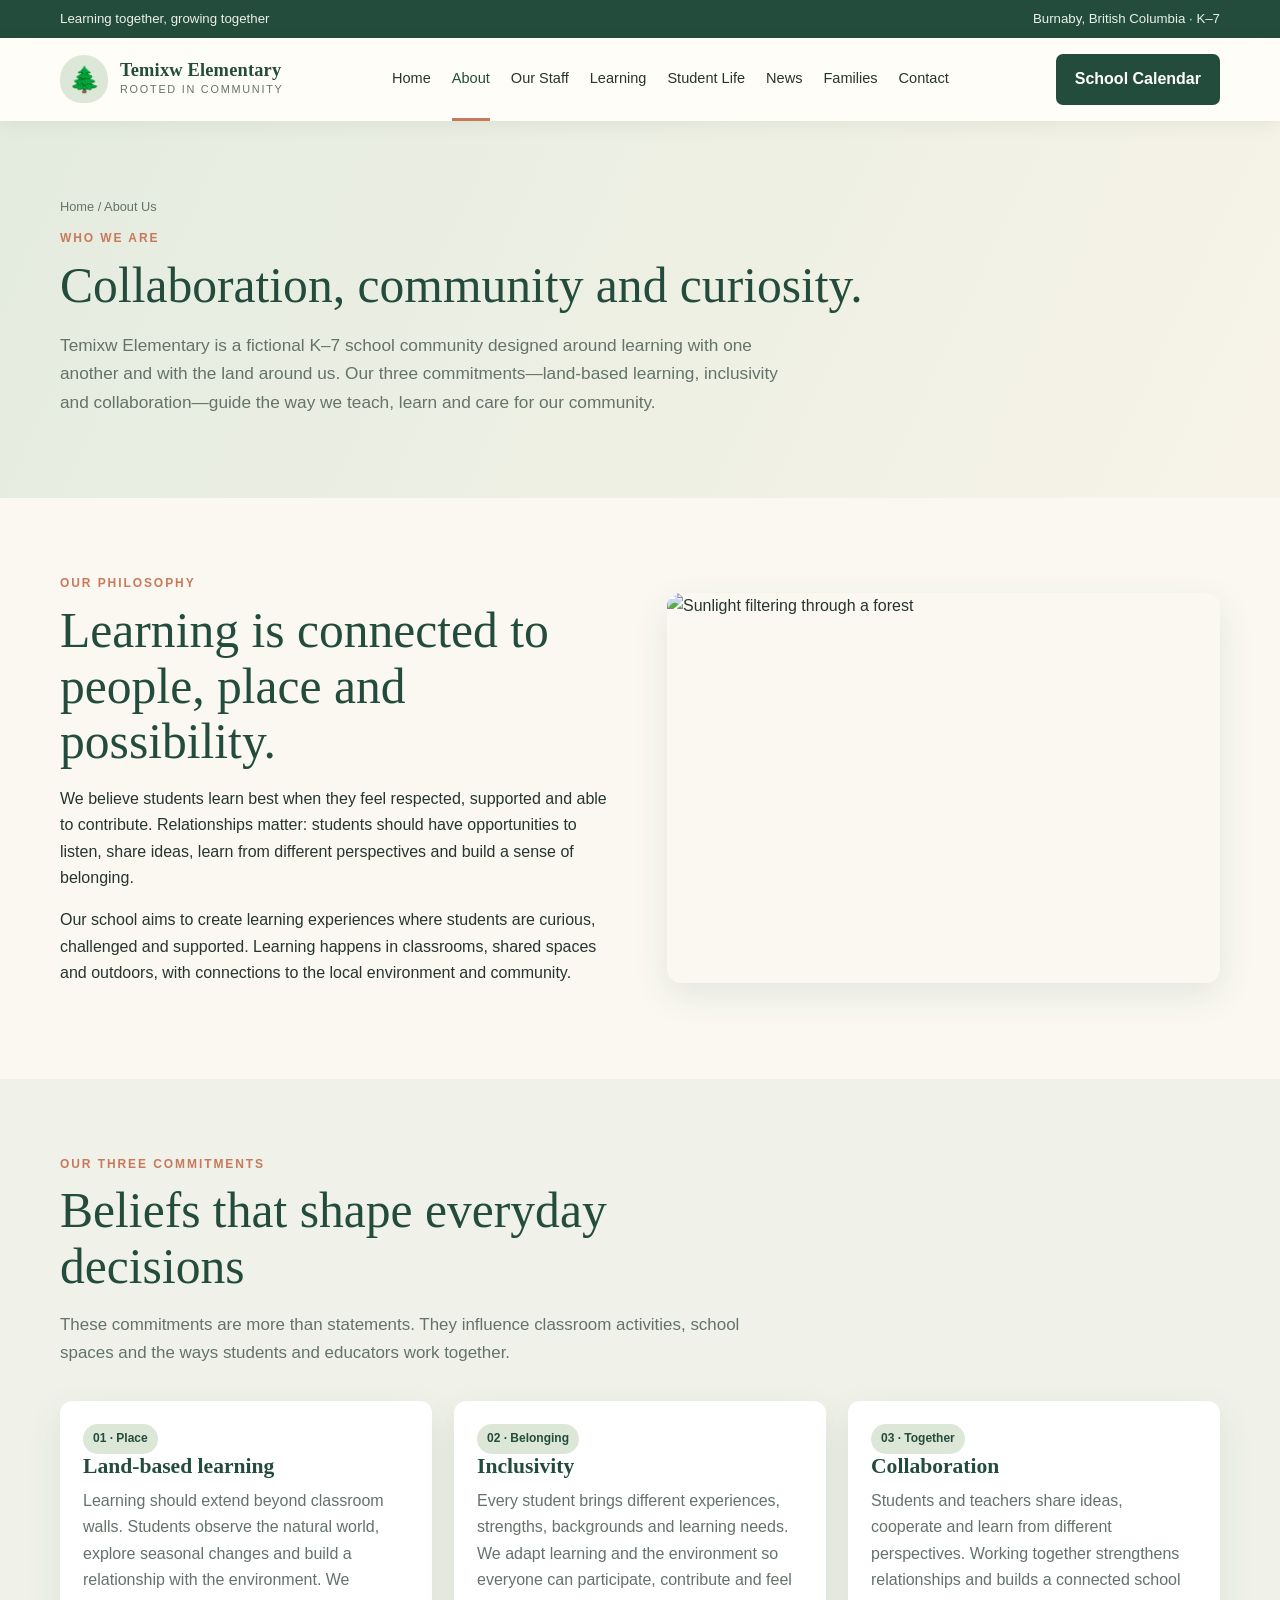
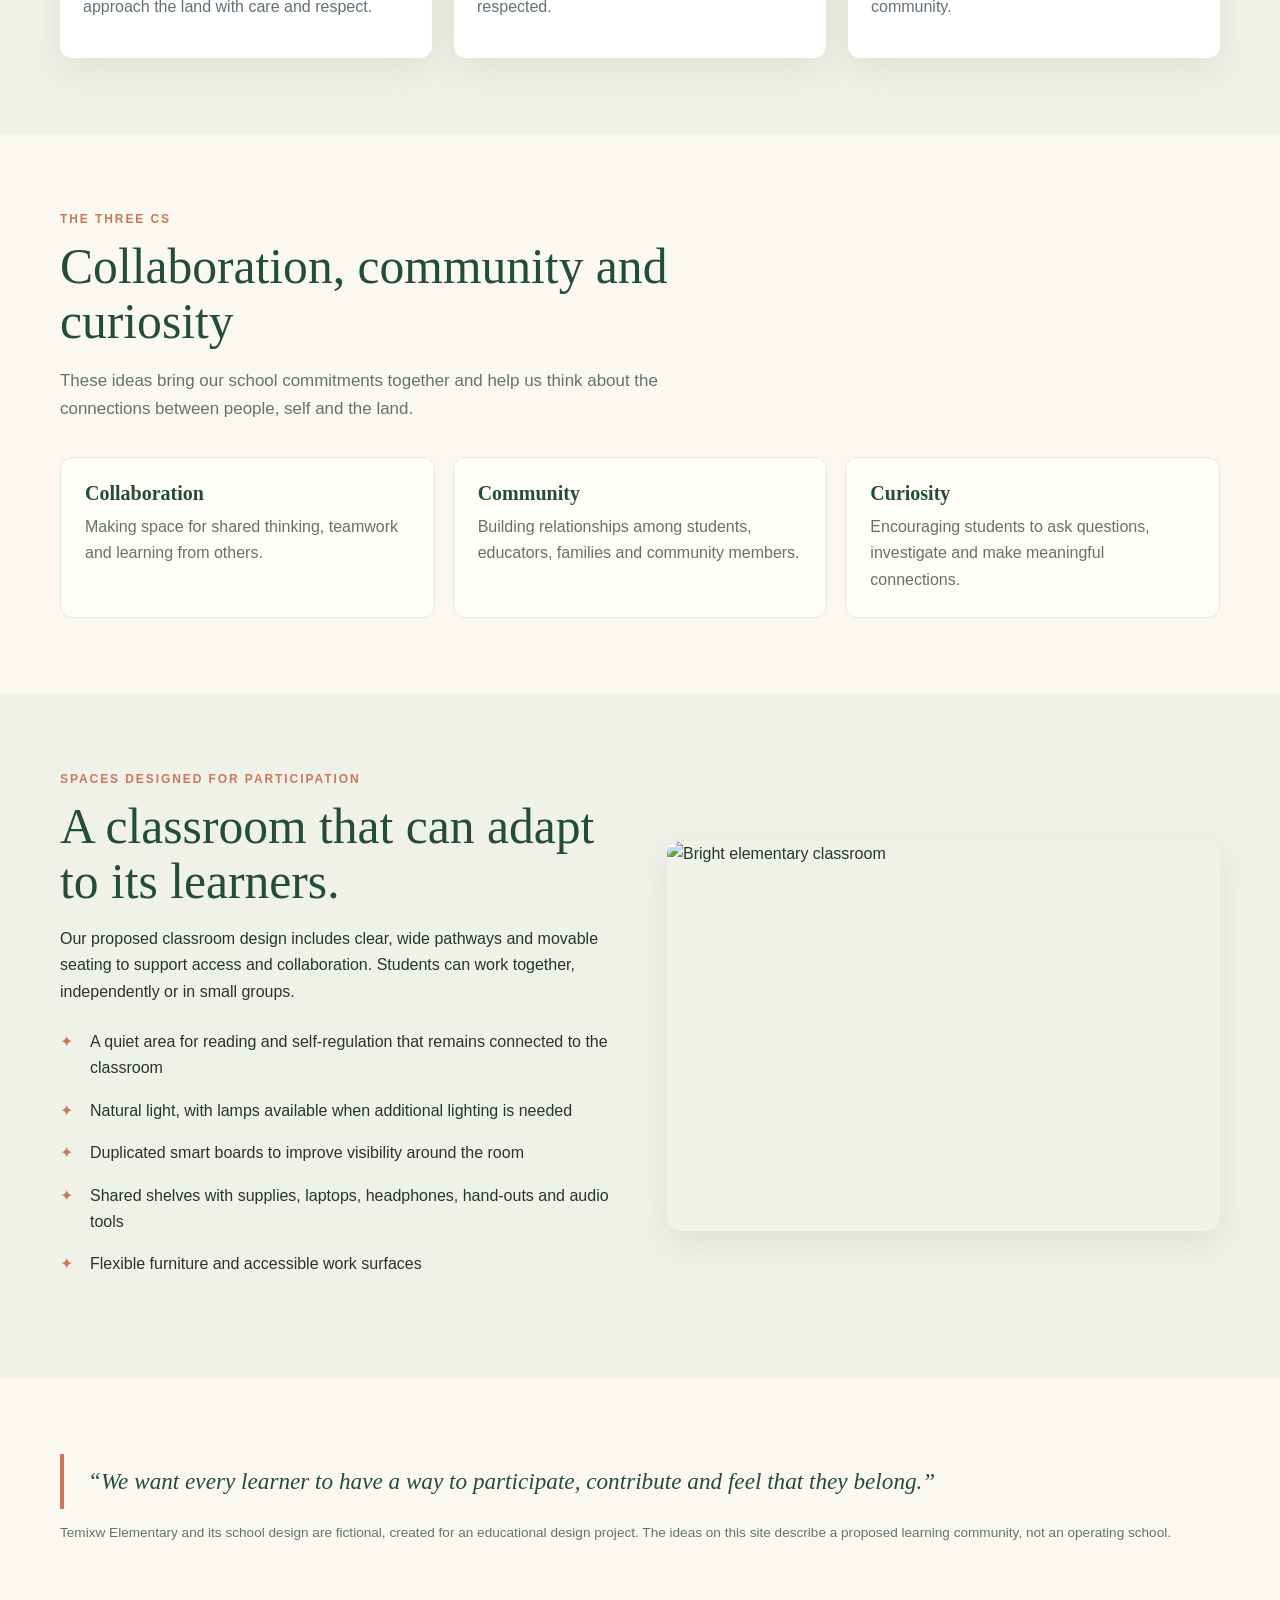
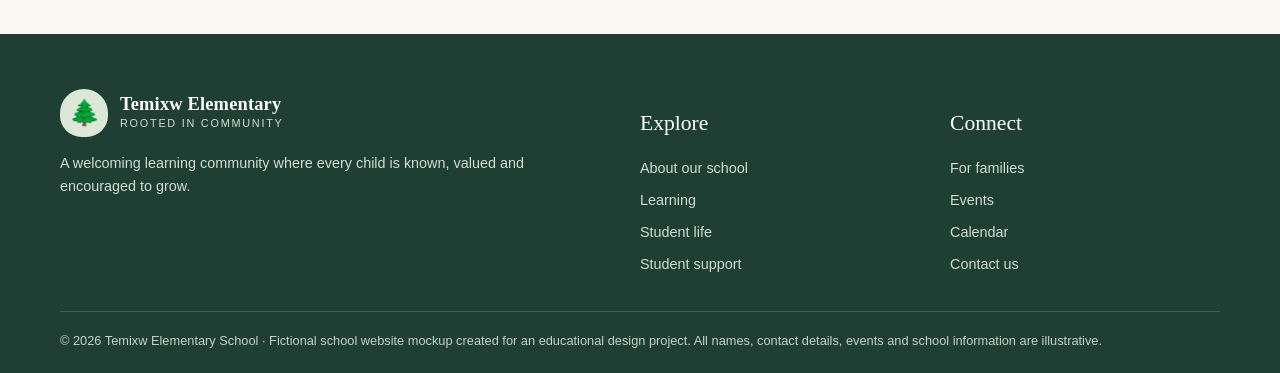
==== about.html @ dc2a2442 "Add files via upload" ====
<!doctype html>
<html lang="en"><head><meta charset="utf-8"><meta name="viewport" content="width=device-width, initial-scale=1"><meta name="description" content="Temixw Elementary School — a welcoming, inclusive learning community."><title>About Us | Temixw Elementary School</title><link rel="stylesheet" href="styles.css"></head><body>
<div class="topbar"><div class="wrap"><span>Learning together, growing together</span><span>Burnaby, British Columbia · K–7</span></div></div>
<header class="site-header"><div class="wrap nav-wrap"><a class="brand" href="index.html"><span class="brand-mark" aria-hidden="true">🌲</span><span><strong>Temixw Elementary</strong><small>ROOTED IN COMMUNITY</small></span></a><button class="menu-toggle" aria-label="Open navigation" aria-expanded="false">☰</button><nav class="nav-links" aria-label="Main navigation">
<a href="index.html">Home</a><a href="about.html">About</a><a href="staff.html">Our Staff</a><a href="learning.html">Learning</a><a href="student-life.html">Student Life</a><a href="news.html">News</a><a href="families.html">Families</a><a href="contact.html">Contact</a></nav><a class="nav-cta" href="calendar.html">School Calendar</a></div></header><main>

<header class="page-hero"><div class="wrap"><div class="breadcrumbs">Home / About Us</div><div class="section-kicker">Who we are</div><h1>Collaboration, community and curiosity.</h1><p>Temixw Elementary is a fictional K–7 school community designed around learning with one another and with the land around us. Our three commitments—land-based learning, inclusivity and collaboration—guide the way we teach, learn and care for our community.</p></div></header>
<section class="section"><div class="wrap split"><div><div class="section-kicker">Our philosophy</div><h2>Learning is connected to people, place and possibility.</h2><p>We believe students learn best when they feel respected, supported and able to contribute. Relationships matter: students should have opportunities to listen, share ideas, learn from different perspectives and build a sense of belonging.</p><p>Our school aims to create learning experiences where students are curious, challenged and supported. Learning happens in classrooms, shared spaces and outdoors, with connections to the local environment and community.</p></div><img src="https://images.unsplash.com/photo-1441974231531-c6227db76b6e?auto=format&fit=crop&w=1100&q=85" alt="Sunlight filtering through a forest"></div></section>
<section class="section alt"><div class="wrap"><div class="section-head"><div class="section-kicker">Our three commitments</div><h2>Beliefs that shape everyday decisions</h2><p>These commitments are more than statements. They influence classroom activities, school spaces and the ways students and educators work together.</p></div><div class="grid"><article class="card"><div class="card-body"><span class="pill">01 · Place</span><h3>Land-based learning</h3><p>Learning should extend beyond classroom walls. Students observe the natural world, explore seasonal changes and build a relationship with the environment. We approach the land with care and respect.</p></div></article><article class="card"><div class="card-body"><span class="pill">02 · Belonging</span><h3>Inclusivity</h3><p>Every student brings different experiences, strengths, backgrounds and learning needs. We adapt learning and the environment so everyone can participate, contribute and feel respected.</p></div></article><article class="card"><div class="card-body"><span class="pill">03 · Together</span><h3>Collaboration</h3><p>Students and teachers share ideas, cooperate and learn from different perspectives. Working together strengthens relationships and builds a connected school community.</p></div></article></div></div></section>
<section class="section"><div class="wrap"><div class="section-head"><div class="section-kicker">The three Cs</div><h2>Collaboration, community and curiosity</h2><p>These ideas bring our school commitments together and help us think about the connections between people, self and the land.</p></div><div class="values-grid"><article><h3>Collaboration</h3><p>Making space for shared thinking, teamwork and learning from others.</p></article><article><h3>Community</h3><p>Building relationships among students, educators, families and community members.</p></article><article><h3>Curiosity</h3><p>Encouraging students to ask questions, investigate and make meaningful connections.</p></article></div></div></section>
<section class="section alt"><div class="wrap split"><div><div class="section-kicker">Spaces designed for participation</div><h2>A classroom that can adapt to its learners.</h2><p>Our proposed classroom design includes clear, wide pathways and movable seating to support access and collaboration. Students can work together, independently or in small groups.</p><ul class="check-list"><li>A quiet area for reading and self-regulation that remains connected to the classroom</li><li>Natural light, with lamps available when additional lighting is needed</li><li>Duplicated smart boards to improve visibility around the room</li><li>Shared shelves with supplies, laptops, headphones, hand-outs and audio tools</li><li>Flexible furniture and accessible work surfaces</li></ul></div><img src="https://images.unsplash.com/photo-1509062522246-3755977927d7?auto=format&fit=crop&w=1100&q=85" alt="Bright elementary classroom"></div></section>
<section class="section"><div class="wrap"><div class="quote">“We want every learner to have a way to participate, contribute and feel that they belong.”</div><p class="form-note">Temixw Elementary and its school design are fictional, created for an educational design project. The ideas on this site describe a proposed learning community, not an operating school.</p></div></section>

</main><footer class="footer"><div class="wrap"><div class="footer-grid"><div><div class="brand"><span class="brand-mark" aria-hidden="true">🌲</span><span><strong style="color:white">Temixw Elementary</strong><small style="color:#d0ddd1">ROOTED IN COMMUNITY</small></span></div><p>A welcoming learning community where every child is known, valued and encouraged to grow.</p></div><div><h3>Explore</h3><div class="footer-links"><a href="about.html">About our school</a><a href="learning.html">Learning</a><a href="student-life.html">Student life</a><a href="support.html">Student support</a></div></div><div><h3>Connect</h3><div class="footer-links"><a href="families.html">For families</a><a href="events.html">Events</a><a href="calendar.html">Calendar</a><a href="contact.html">Contact us</a></div></div></div><div class="copyright">© 2026 Temixw Elementary School · Fictional school website mockup created for an educational design project. All names, contact details, events and school information are illustrative.</div></div></footer><script src="script.js"></script></body></html>
---- styles.css ----
:root{--forest:#244c3d;--moss:#6d8462;--sage:#dce7d8;--cream:#faf8f1;--sand:#eee8d8;--ink:#26352e;--muted:#64736a;--terracotta:#c8795c;--white:#fff;--shadow:0 12px 35px rgba(36,76,61,.10)}
*{box-sizing:border-box}html{scroll-behavior:smooth}body{margin:0;background:var(--cream);color:var(--ink);font:16px/1.65 "Trebuchet MS",Arial,sans-serif}a{color:inherit;text-decoration:none}img{max-width:100%;display:block}button{font:inherit}.wrap{width:min(1160px,92%);margin:auto}.topbar{background:var(--forest);color:#eaf1e8;font-size:.83rem;padding:8px 0}.topbar .wrap{display:flex;justify-content:space-between;gap:16px;flex-wrap:wrap}.site-header{background:#fffdf8;position:sticky;top:0;z-index:20;box-shadow:0 3px 18px #243c2b12}.nav-wrap{min-height:82px;display:flex;align-items:center;justify-content:space-between;gap:24px}.brand{display:flex;align-items:center;gap:12px;min-width:225px}.brand-mark{width:48px;height:48px;border-radius:50% 50% 45% 45%;background:var(--sage);display:grid;place-items:center;color:var(--forest);font-size:25px}.brand strong{display:block;color:var(--forest);font:700 1.15rem Georgia,serif;letter-spacing:.01em}.brand small{display:block;color:var(--muted);font-size:.68rem;letter-spacing:.16em}.nav-links{display:flex;align-items:center;gap:21px;font-size:.91rem}.nav-links a{padding:28px 0;border-bottom:3px solid transparent}.nav-links a:hover,.nav-links a.active{color:var(--forest);border-color:var(--terracotta)}.nav-cta,.btn{display:inline-flex;align-items:center;justify-content:center;background:var(--forest);color:#fff;padding:12px 19px;border-radius:7px;font-weight:700;border:0;cursor:pointer;transition:.2s}.nav-cta:hover,.btn:hover{background:#17382c;transform:translateY(-1px)}.btn.secondary{background:#fff;color:var(--forest);border:1px solid #cbd8ca}.menu-toggle{display:none;background:none;border:0;font-size:1.7rem;color:var(--forest)}.hero{background:linear-gradient(90deg,rgba(21,53,41,.84),rgba(21,53,41,.22)),url('pictures/forest.jpeg') center/cover;min-height:520px;display:flex;align-items:center;color:white}.hero-content{max-width:650px;padding:76px 0}.eyebrow{
    text-transform:uppercase;
    letter-spacing:.17em;
    font-size:.76rem;
    font-weight:800;
    color:#ffffff;
    text-shadow:1px 1px 4px rgba(0,0,0,0.65);
}.hero h1{
    font:500 clamp(2.7rem,6vw,5rem)/1.04 Georgia,serif;
    margin:17px 0;
    color:#ffffff;
    text-shadow:2px 2px 5px rgba(0,0,0,0.45);
}

.hero p{
    font-size:1.12rem;
    max-width:560px;
    color:#ffffff;
    text-shadow:1px 1px 4px rgba(0,0,0,0.6);
}.hero-actions{display:flex;gap:12px;flex-wrap:wrap;margin-top:28px}.hero .btn{background:#f5f1e5;color:var(--forest)}
.hero .btn.secondary{
    background:#f5f1e5;
    color:var(--forest);
    border:1px solid #f5f1e5;
}.section{padding:76px 0}.section.alt{background:#f0f2e9}.section-head{max-width:690px;margin-bottom:34px}.section-kicker{color:var(--terracotta);font-size:.75rem;text-transform:uppercase;letter-spacing:.16em;font-weight:800}.section h2,.page-hero h1{font:500 clamp(2rem,4vw,3.1rem)/1.12 Georgia,serif;color:var(--forest);margin:9px 0 14px}.section-head p,.lead{color:var(--muted);font-size:1.06rem}.grid{display:grid;grid-template-columns:repeat(3,1fr);gap:22px}.card{background:#fff;border-radius:12px;overflow:hidden;box-shadow:var(--shadow)}.card img{height:210px;width:100%;object-fit:cover}.card-body{padding:23px}.card h3{font:600 1.35rem Georgia,serif;color:var(--forest);margin:0 0 9px}.card p{color:var(--muted);margin:0 0 15px}.text-link{font-weight:800;color:var(--terracotta)}.split{display:grid;grid-template-columns:1fr 1fr;gap:54px;align-items:center}.split img{height:390px;width:100%;object-fit:cover;border-radius:14px;box-shadow:var(--shadow)}.check-list{padding:0;list-style:none}.check-list li{padding:8px 0 8px 30px;position:relative}.check-list li:before{content:"✦";position:absolute;left:0;color:var(--terracotta)}.notice{background:var(--sage);padding:24px;border-radius:12px;border-left:5px solid var(--moss)}.notice strong{color:var(--forest)}.stats{display:grid;grid-template-columns:repeat(3,1fr);gap:18px;margin-top:25px}.stat{background:#fff;padding:22px;border-radius:10px;text-align:center}.stat strong{display:block;font:2rem Georgia,serif;color:var(--forest)}.stat span{color:var(--muted);font-size:.88rem}.page-hero{padding:75px 0 65px;background:linear-gradient(115deg,#e4ecdf,#f7f3e8)}.page-hero .wrap{max-width:1160px}.page-hero p{max-width:730px;color:var(--muted);font-size:1.08rem}.breadcrumbs{font-size:.8rem;color:var(--muted);margin-bottom:12px}.two-col{display:grid;grid-template-columns:2fr 1fr;gap:35px}.side-panel{background:#fff;border-radius:12px;padding:25px;height:max-content;box-shadow:var(--shadow)}.side-panel h3{font:1.35rem Georgia,serif;color:var(--forest);margin-top:0}.pill{display:inline-block;background:var(--sage);color:var(--forest);padding:5px 10px;border-radius:30px;font-size:.75rem;font-weight:800}.staff-grid{display:grid;grid-template-columns:repeat(3,1fr);gap:22px}.staff-card{background:#fff;border-radius:12px;overflow:hidden;box-shadow:var(--shadow)}.staff-card img{height:245px;width:100%;object-fit:cover}.staff-card div{padding:18px}.staff-card h3{margin:0;color:var(--forest);font:1.25rem Georgia,serif}.staff-card p{margin:5px 0;color:var(--muted);font-size:.9rem}.event-list{display:grid;gap:14px}.event{display:flex;gap:18px;background:#fff;padding:18px;border-radius:10px;align-items:center;box-shadow:var(--shadow)}.date-box{min-width:66px;text-align:center;background:var(--sage);border-radius:8px;padding:8px;color:var(--forest)}.date-box strong{display:block;font:1.6rem Georgia,serif}.event h3{margin:0;color:var(--forest);font:1.15rem Georgia,serif}.event p{margin:3px 0;color:var(--muted);font-size:.9rem}.gallery{display:grid;grid-template-columns:repeat(3,1fr);gap:14px}.gallery img{height:230px;width:100%;object-fit:cover;border-radius:10px}.form{display:grid;gap:14px}.form label{font-weight:700;color:var(--forest);font-size:.9rem}.form input,.form textarea,.form select{width:100%;padding:12px;border:1px solid #cbd5c8;border-radius:7px;background:#fff;font:inherit}.form textarea{min-height:130px}.form-note{font-size:.85rem;color:var(--muted)}.calendar{width:100%;border-collapse:collapse;background:#fff;border-radius:10px;overflow:hidden;box-shadow:var(--shadow)}.calendar th,.calendar td{padding:13px;border:1px solid #e5e9e1;text-align:left;vertical-align:top}.calendar th{background:var(--forest);color:#fff}.calendar td{height:90px;color:var(--muted);font-size:.88rem}.calendar b{color:var(--forest)}.footer{background:#203f34;color:#eaf0e8;padding:55px 0 22px}.footer-grid{display:grid;grid-template-columns:2fr 1fr 1fr;gap:40px}.footer h3{font:1.35rem Georgia,serif;color:white}.footer p,.footer a{color:#d0ddd1;font-size:.9rem}.footer-links{display:grid;gap:8px}.copyright{border-top:1px solid #ffffff2b;margin-top:35px;padding-top:18px;font-size:.8rem;color:#c4d2c6}.banner{background:var(--sand);padding:18px 22px;border-radius:10px;color:var(--forest);margin:20px 0}.quote{font:italic 1.45rem/1.5 Georgia,serif;color:var(--forest);border-left:4px solid var(--terracotta);padding:10px 0 10px 24px}.faq details{background:#fff;padding:17px 20px;border-radius:8px;margin:10px 0;box-shadow:var(--shadow)}.faq summary{font-weight:800;color:var(--forest);cursor:pointer}.faq p{color:var(--muted);margin-bottom:0}
@media(max-width:900px){.nav-links{gap:12px;font-size:.82rem}.nav-cta{display:none}.grid,.staff-grid{grid-template-columns:repeat(2,1fr)}}
@media(max-width:680px){.nav-wrap{min-height:72px}.menu-toggle{display:block}.nav-links{display:none;position:absolute;top:72px;left:0;right:0;background:#fffdf8;padding:12px 5% 22px;box-shadow:0 12px 18px #0001;flex-direction:column;align-items:stretch;gap:0}.nav-links.open{display:flex}.nav-links a{padding:12px 0;border-bottom:1px solid #e8ece4}.hero{min-height:480px}.hero-content{padding:55px 0}.section{padding:55px 0}.grid,.staff-grid,.split,.two-col,.footer-grid{grid-template-columns:1fr}.split img{height:280px}.stats{grid-template-columns:1fr}.gallery{grid-template-columns:repeat(2,1fr)}.gallery img{height:155px}.calendar th,.calendar td{padding:7px;font-size:.75rem}.event{align-items:flex-start}.topbar .wrap{font-size:.73rem}}


/* Homepage refinements */
.intro-layout{display:grid;grid-template-columns:.9fr 1.1fr;gap:70px;align-items:center}.intro-layout h2{max-width:470px}.intro-copy{font-size:1.12rem;color:var(--muted);margin:0 0 18px}.commitments-section{background:#fffdf8}.commitment-grid{display:grid;grid-template-columns:repeat(3,1fr);gap:20px}.commitment-card{position:relative;background:var(--cream);border:1px solid #e6e9df;border-radius:13px;padding:28px 26px 25px;min-height:300px}.commitment-symbol{width:49px;height:49px;border-radius:50%;display:grid;place-items:center;background:var(--sage);color:var(--forest);font-size:1.8rem;margin-bottom:20px}.commitment-number{position:absolute;right:25px;top:27px;color:#a3b09e;font-size:.78rem;font-weight:800;letter-spacing:.12em}.commitment-card h3,.space-copy h3{font:600 1.4rem Georgia,serif;color:var(--forest);margin:0 0 10px}.commitment-card p,.space-copy p{color:var(--muted);margin:0 0 17px}.spaces-grid{display:grid;grid-template-columns:repeat(3,1fr);gap:22px}.space-card{background:#fff;border-radius:13px;overflow:hidden;box-shadow:var(--shadow)}.space-card img{height:220px;width:100%;object-fit:cover}.space-copy{padding:22px}.section-action{margin-top:30px}.learning-feature{background:#fffdf8}.learning-feature-layout{display:grid;grid-template-columns:1fr 1fr;gap:58px;align-items:center}.learning-feature-image img{width:100%;height:430px;object-fit:cover;border-radius:15px;box-shadow:var(--shadow)}.learning-feature-layout p{color:var(--muted)}.community-panel{background:#e7eddf;border-radius:16px;padding:42px 48px;display:flex;align-items:center;justify-content:space-between;gap:35px}.community-panel h2{font:500 clamp(2rem,4vw,2.8rem)/1.12 Georgia,serif;color:var(--forest);margin:9px 0 12px}.community-panel p{color:var(--muted);max-width:650px;margin-bottom:0}.community-actions{display:grid;gap:14px;justify-items:start;min-width:175px}
@media(max-width:900px){.intro-layout,.learning-feature-layout{gap:32px}.commitment-grid,.spaces-grid{grid-template-columns:repeat(2,1fr)}.community-panel{padding:34px}}
@media(max-width:680px){.intro-layout,.learning-feature-layout{grid-template-columns:1fr}.commitment-grid,.spaces-grid{grid-template-columns:1fr}.commitment-card{min-height:0}.learning-feature-image img{height:280px}.community-panel{display:block;padding:28px}.community-actions{margin-top:22px}}

/* Capstone-aligned content sections */
.values-grid{display:grid;grid-template-columns:repeat(3,1fr);gap:18px}.values-grid article,.principles-grid article,.support-list>div{background:#fffdf8;border:1px solid #e4e9df;border-radius:12px;padding:24px}.values-grid h3,.principles-grid h3,.support-list h3{font:600 1.25rem Georgia,serif;color:var(--forest);margin:0 0 9px}.values-grid p,.principles-grid p,.support-list p{color:var(--muted);margin:0}.principles-grid{display:grid;grid-template-columns:repeat(3,1fr);gap:18px}.principles-grid article span{display:inline-block;color:var(--terracotta);font-weight:800;letter-spacing:.12em;margin-bottom:14px}.seasonal-layout{display:grid;grid-template-columns:.9fr 1.1fr;gap:42px;align-items:center}.seasonal-layout img{width:100%;height:390px;object-fit:cover;border-radius:14px;box-shadow:var(--shadow)}.seasonal-layout h3{font:600 1.45rem Georgia,serif;color:var(--forest);margin-top:0}.seasonal-layout p{color:var(--muted)}.support-list{display:grid;grid-template-columns:repeat(2,1fr);gap:18px}
@media(max-width:900px){.values-grid,.principles-grid{grid-template-columns:repeat(2,1fr)}.seasonal-layout{gap:28px}}
@media(max-width:680px){.values-grid,.principles-grid,.seasonal-layout,.support-list{grid-template-columns:1fr}.seasonal-layout img{height:270px}}
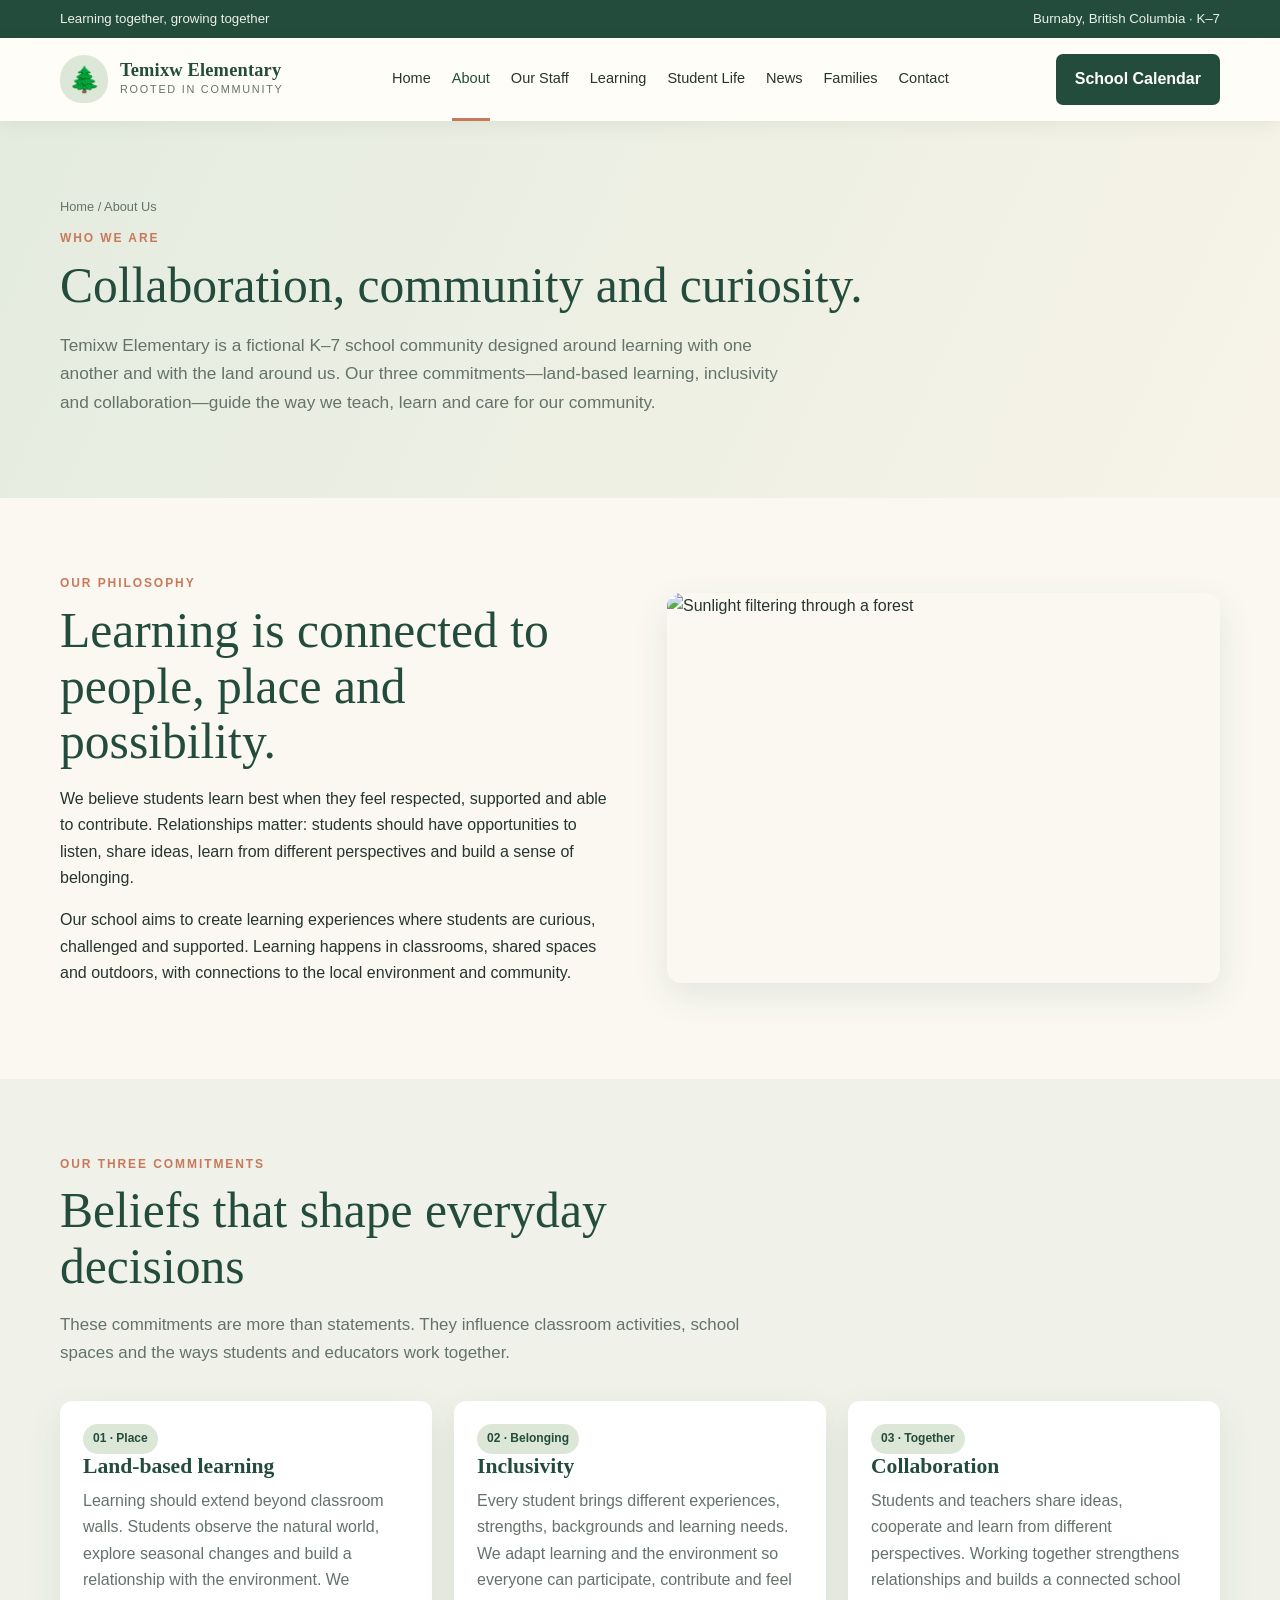
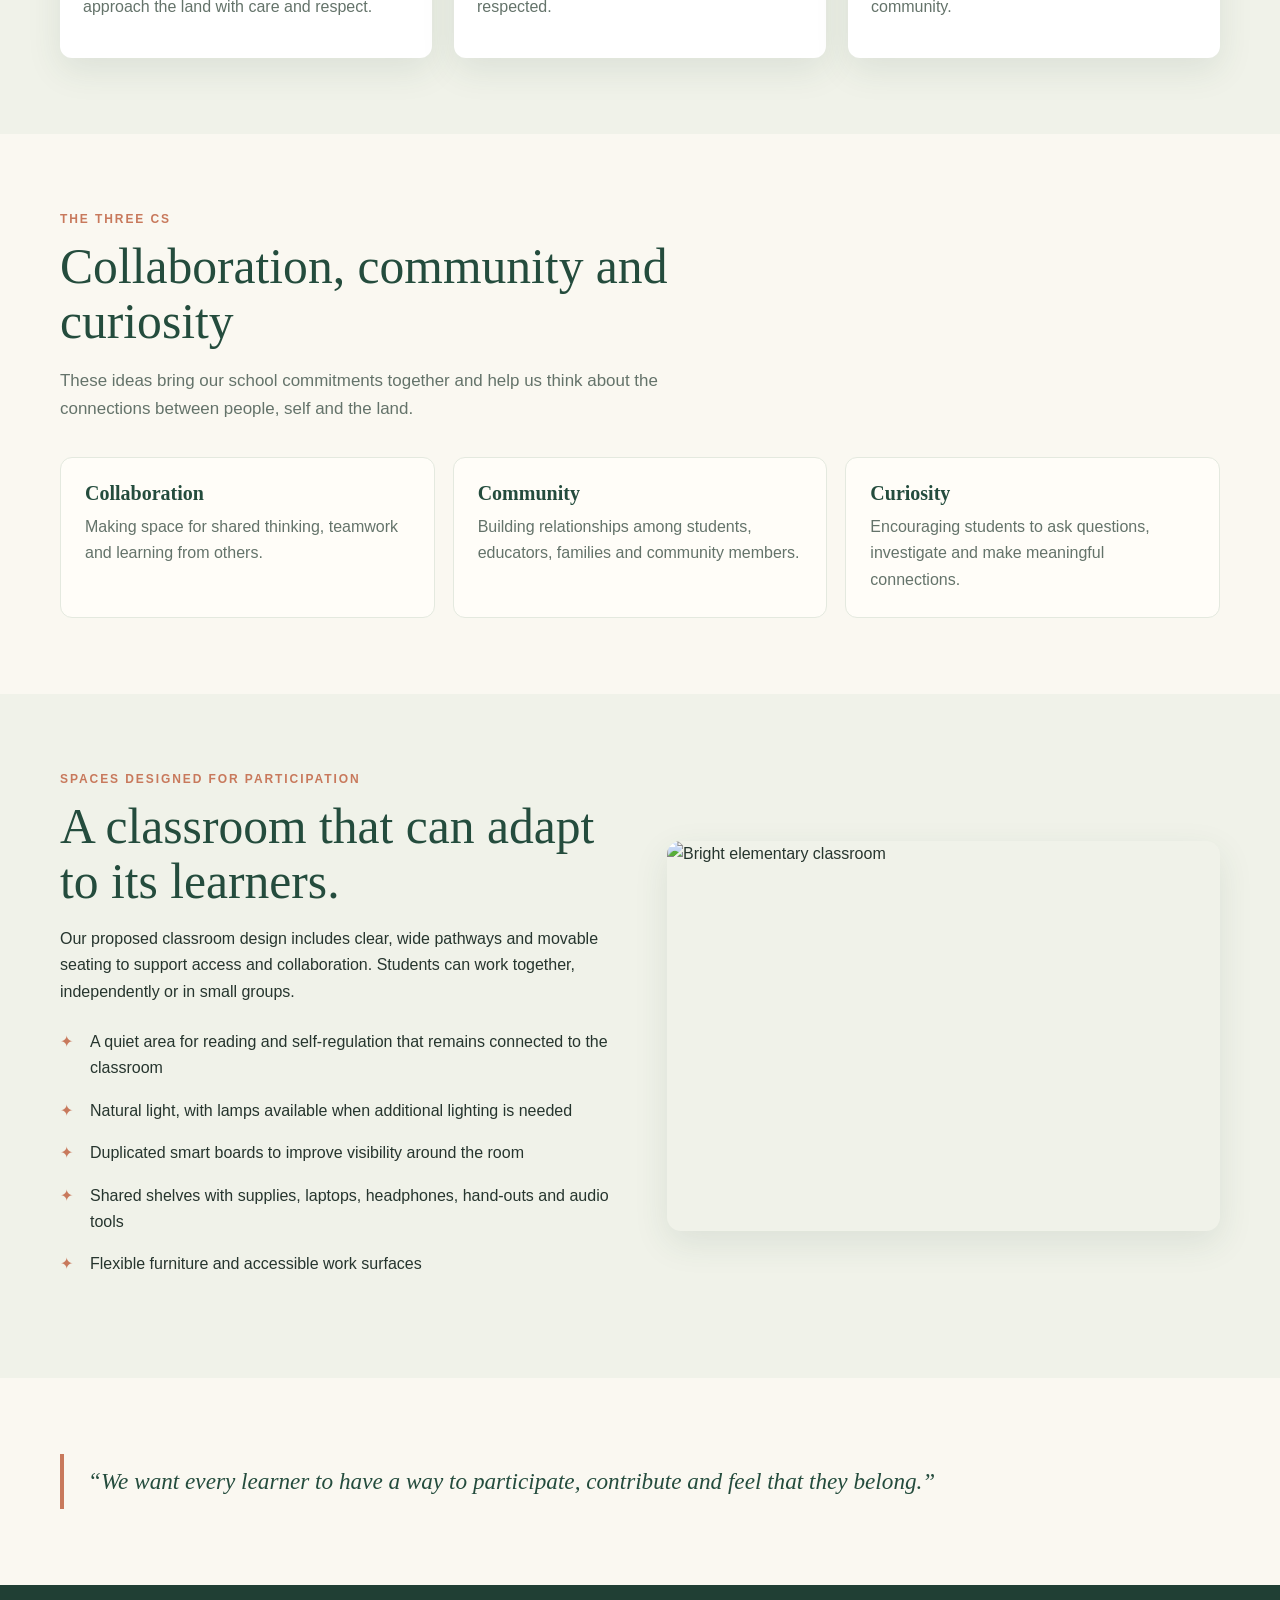
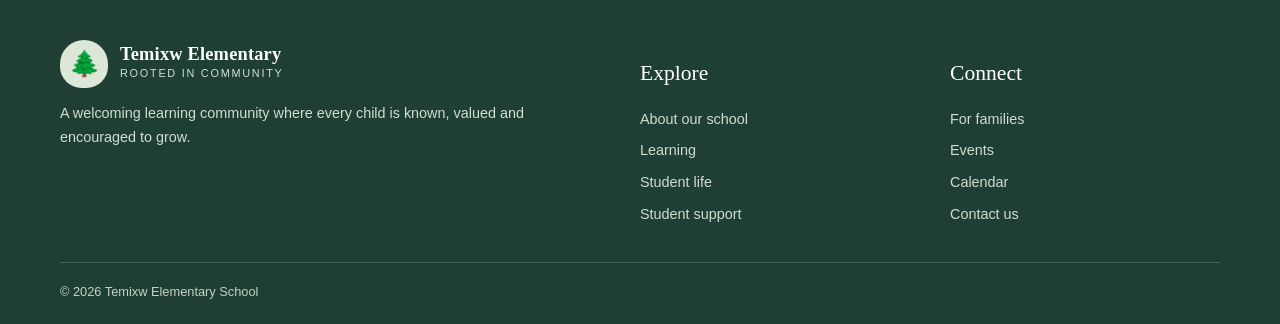
==== commit 2f0f6f60: "s" ====
--- a/about.html
+++ b/about.html
@@ -9,6 +9,6 @@
 <section class="section alt"><div class="wrap"><div class="section-head"><div class="section-kicker">Our three commitments</div><h2>Beliefs that shape everyday decisions</h2><p>These commitments are more than statements. They influence classroom activities, school spaces and the ways students and educators work together.</p></div><div class="grid"><article class="card"><div class="card-body"><span class="pill">01 · Place</span><h3>Land-based learning</h3><p>Learning should extend beyond classroom walls. Students observe the natural world, explore seasonal changes and build a relationship with the environment. We approach the land with care and respect.</p></div></article><article class="card"><div class="card-body"><span class="pill">02 · Belonging</span><h3>Inclusivity</h3><p>Every student brings different experiences, strengths, backgrounds and learning needs. We adapt learning and the environment so everyone can participate, contribute and feel respected.</p></div></article><article class="card"><div class="card-body"><span class="pill">03 · Together</span><h3>Collaboration</h3><p>Students and teachers share ideas, cooperate and learn from different perspectives. Working together strengthens relationships and builds a connected school community.</p></div></article></div></div></section>
 <section class="section"><div class="wrap"><div class="section-head"><div class="section-kicker">The three Cs</div><h2>Collaboration, community and curiosity</h2><p>These ideas bring our school commitments together and help us think about the connections between people, self and the land.</p></div><div class="values-grid"><article><h3>Collaboration</h3><p>Making space for shared thinking, teamwork and learning from others.</p></article><article><h3>Community</h3><p>Building relationships among students, educators, families and community members.</p></article><article><h3>Curiosity</h3><p>Encouraging students to ask questions, investigate and make meaningful connections.</p></article></div></div></section>
 <section class="section alt"><div class="wrap split"><div><div class="section-kicker">Spaces designed for participation</div><h2>A classroom that can adapt to its learners.</h2><p>Our proposed classroom design includes clear, wide pathways and movable seating to support access and collaboration. Students can work together, independently or in small groups.</p><ul class="check-list"><li>A quiet area for reading and self-regulation that remains connected to the classroom</li><li>Natural light, with lamps available when additional lighting is needed</li><li>Duplicated smart boards to improve visibility around the room</li><li>Shared shelves with supplies, laptops, headphones, hand-outs and audio tools</li><li>Flexible furniture and accessible work surfaces</li></ul></div><img src="https://images.unsplash.com/photo-1509062522246-3755977927d7?auto=format&fit=crop&w=1100&q=85" alt="Bright elementary classroom"></div></section>
-<section class="section"><div class="wrap"><div class="quote">“We want every learner to have a way to participate, contribute and feel that they belong.”</div><p class="form-note">Temixw Elementary and its school design are fictional, created for an educational design project. The ideas on this site describe a proposed learning community, not an operating school.</p></div></section>
+<section class="section"><div class="wrap"><div class="quote">“We want every learner to have a way to participate, contribute and feel that they belong.”</div></div></section>
 
-</main><footer class="footer"><div class="wrap"><div class="footer-grid"><div><div class="brand"><span class="brand-mark" aria-hidden="true">🌲</span><span><strong style="color:white">Temixw Elementary</strong><small style="color:#d0ddd1">ROOTED IN COMMUNITY</small></span></div><p>A welcoming learning community where every child is known, valued and encouraged to grow.</p></div><div><h3>Explore</h3><div class="footer-links"><a href="about.html">About our school</a><a href="learning.html">Learning</a><a href="student-life.html">Student life</a><a href="support.html">Student support</a></div></div><div><h3>Connect</h3><div class="footer-links"><a href="families.html">For families</a><a href="events.html">Events</a><a href="calendar.html">Calendar</a><a href="contact.html">Contact us</a></div></div></div><div class="copyright">© 2026 Temixw Elementary School · Fictional school website mockup created for an educational design project. All names, contact details, events and school information are illustrative.</div></div></footer><script src="script.js"></script></body></html>+</main><footer class="footer"><div class="wrap"><div class="footer-grid"><div><div class="brand"><span class="brand-mark" aria-hidden="true">🌲</span><span><strong style="color:white">Temixw Elementary</strong><small style="color:#d0ddd1">ROOTED IN COMMUNITY</small></span></div><p>A welcoming learning community where every child is known, valued and encouraged to grow.</p></div><div><h3>Explore</h3><div class="footer-links"><a href="about.html">About our school</a><a href="learning.html">Learning</a><a href="student-life.html">Student life</a><a href="support.html">Student support</a></div></div><div><h3>Connect</h3><div class="footer-links"><a href="families.html">For families</a><a href="events.html">Events</a><a href="calendar.html">Calendar</a><a href="contact.html">Contact us</a></div></div></div><div class="copyright">© 2026 Temixw Elementary School</div></div></footer><script src="script.js"></script></body></html>
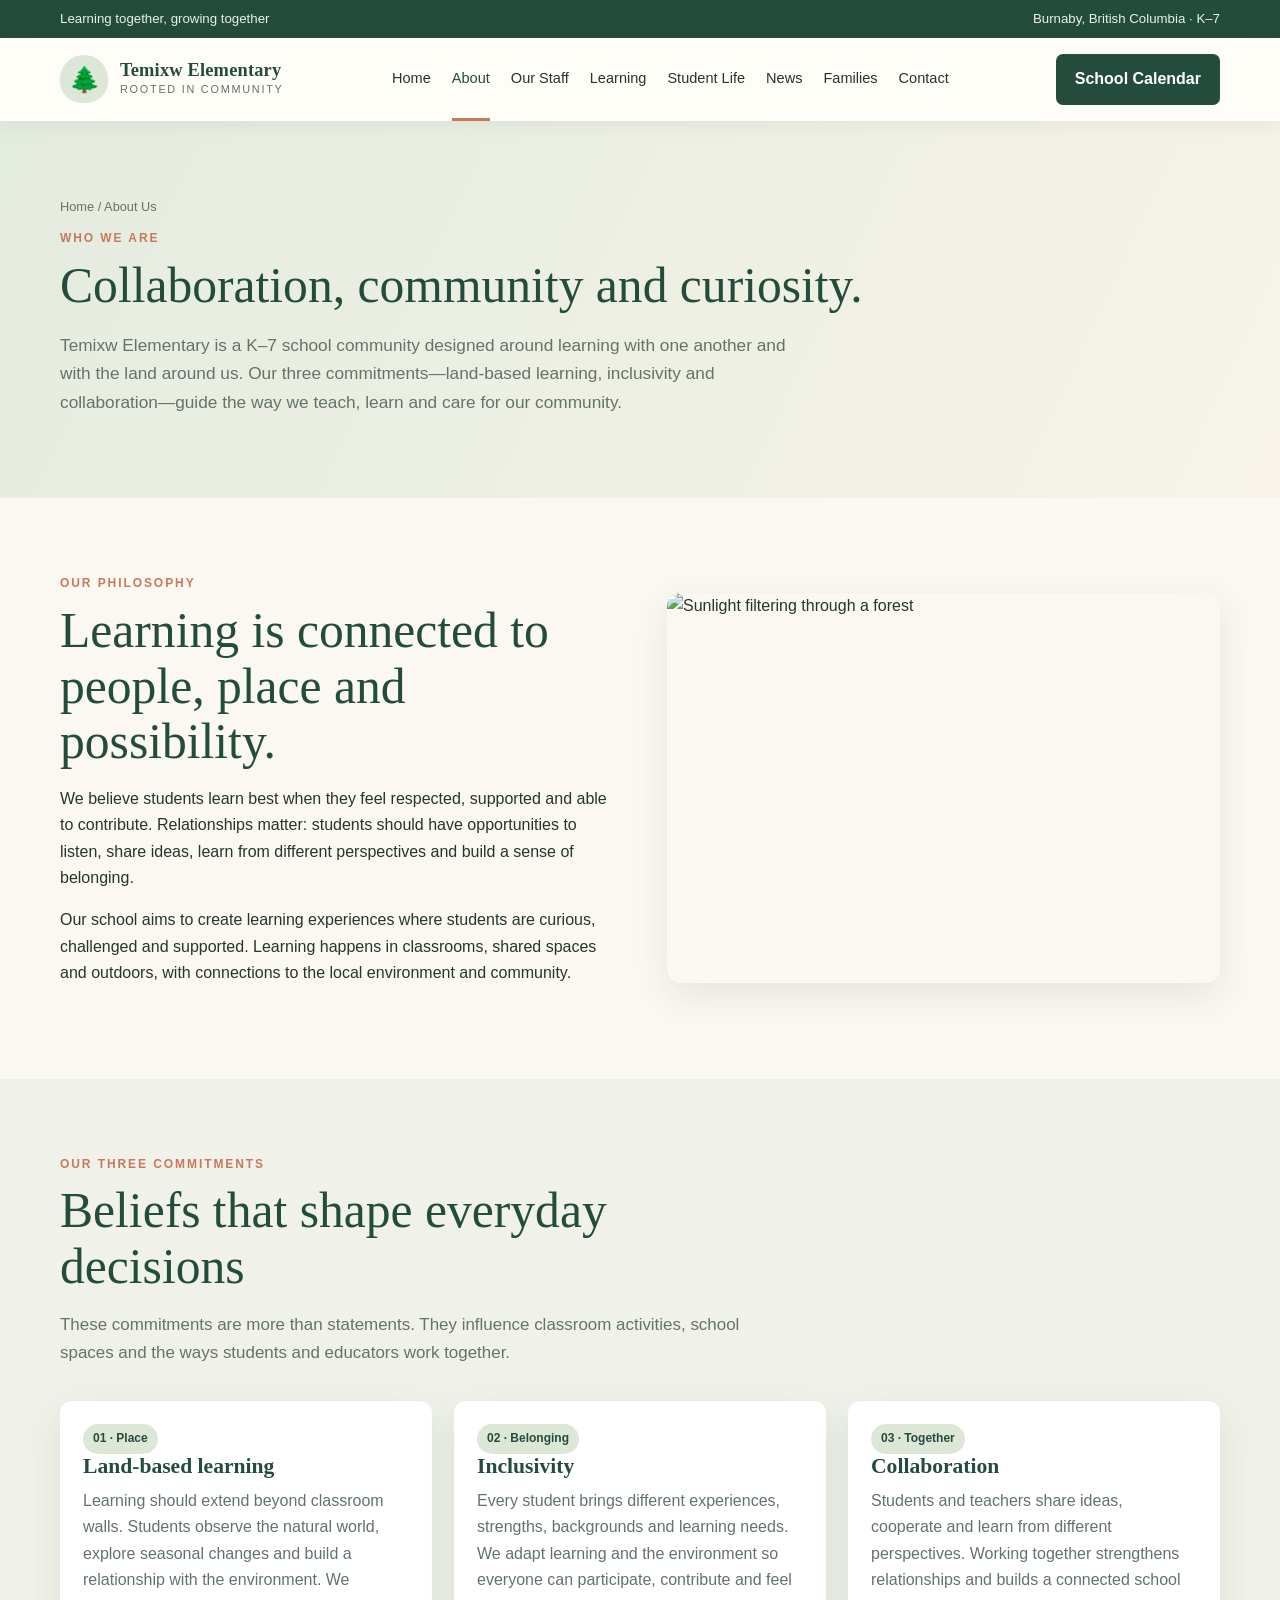
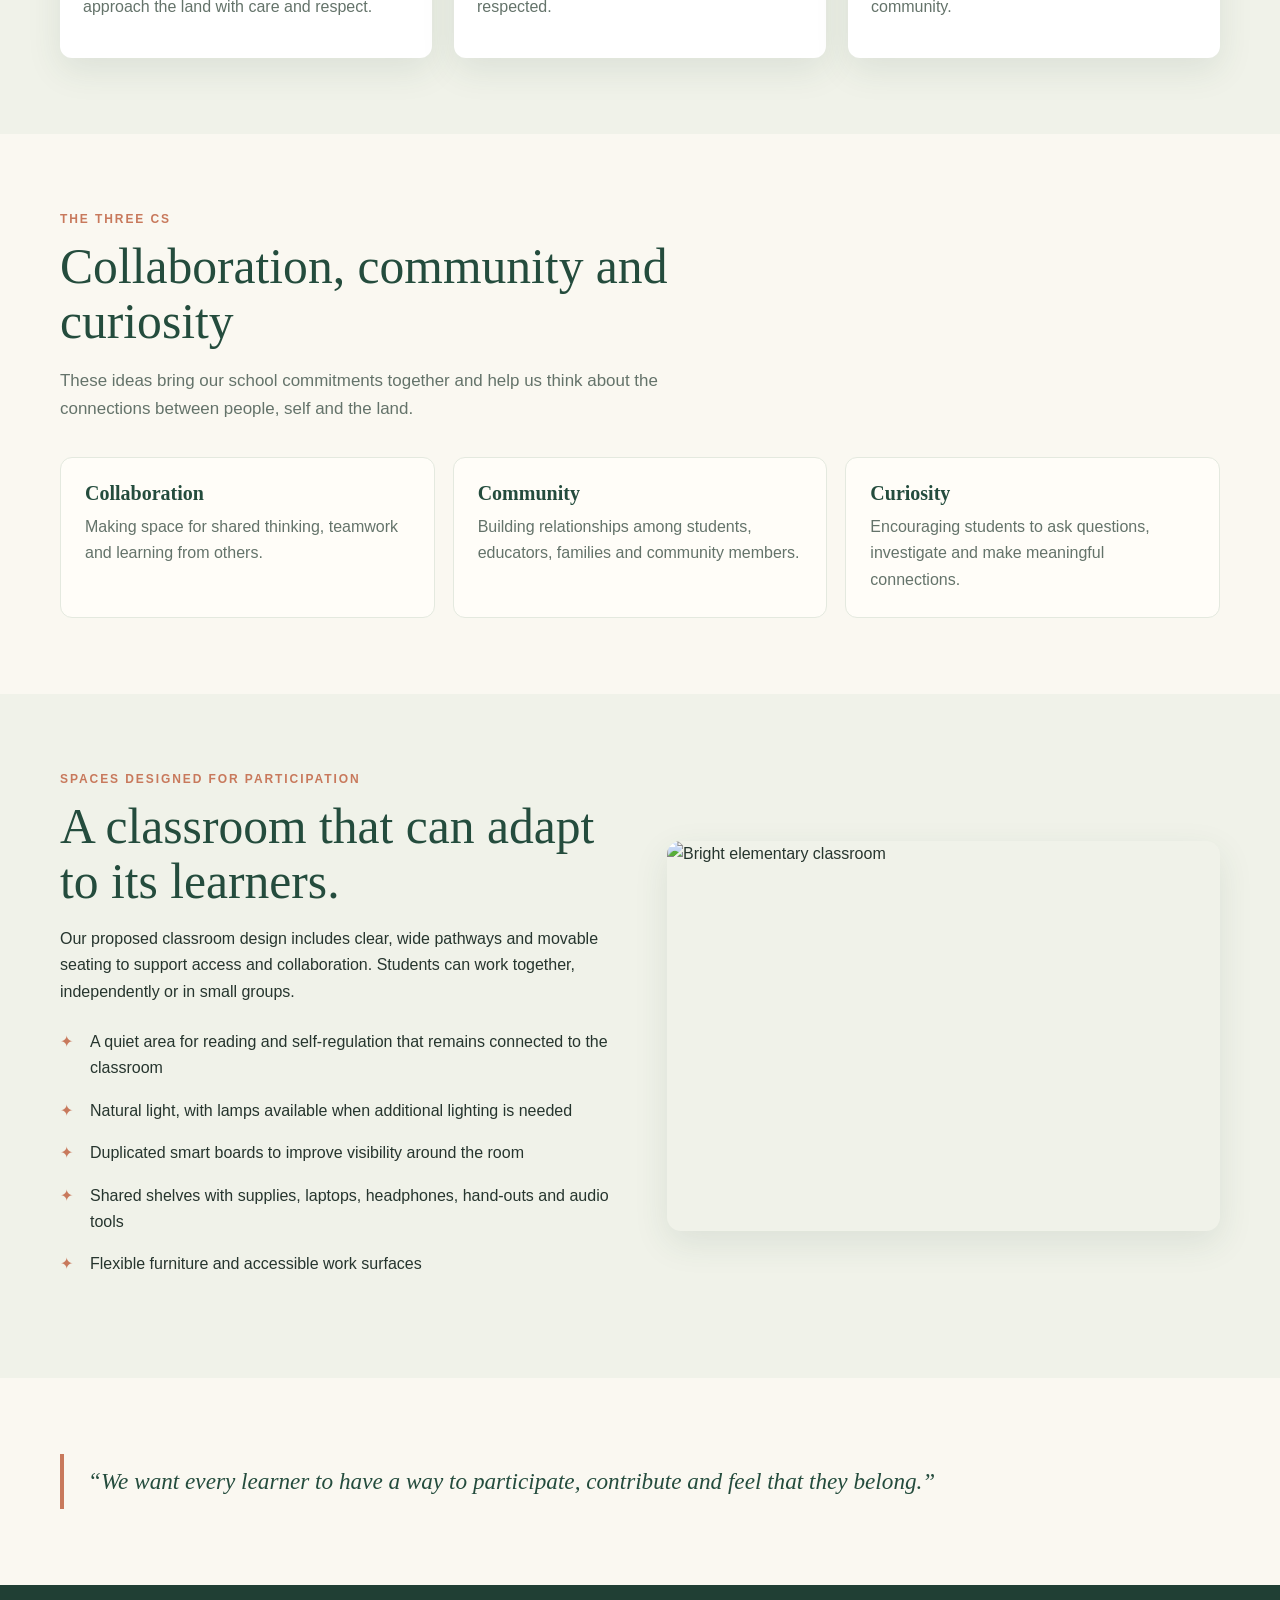
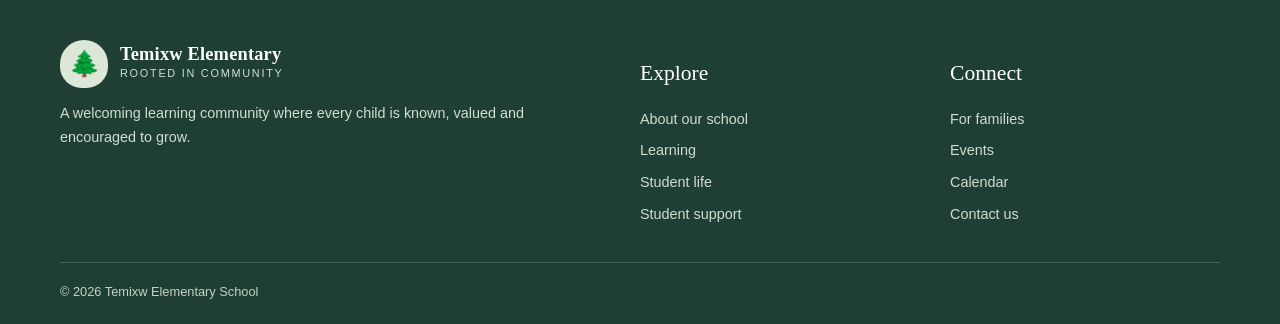
==== commit 52bcce31: "Update about.html" ====
--- a/about.html
+++ b/about.html
@@ -4,7 +4,7 @@
 <header class="site-header"><div class="wrap nav-wrap"><a class="brand" href="index.html"><span class="brand-mark" aria-hidden="true">🌲</span><span><strong>Temixw Elementary</strong><small>ROOTED IN COMMUNITY</small></span></a><button class="menu-toggle" aria-label="Open navigation" aria-expanded="false">☰</button><nav class="nav-links" aria-label="Main navigation">
 <a href="index.html">Home</a><a href="about.html">About</a><a href="staff.html">Our Staff</a><a href="learning.html">Learning</a><a href="student-life.html">Student Life</a><a href="news.html">News</a><a href="families.html">Families</a><a href="contact.html">Contact</a></nav><a class="nav-cta" href="calendar.html">School Calendar</a></div></header><main>
 
-<header class="page-hero"><div class="wrap"><div class="breadcrumbs">Home / About Us</div><div class="section-kicker">Who we are</div><h1>Collaboration, community and curiosity.</h1><p>Temixw Elementary is a fictional K–7 school community designed around learning with one another and with the land around us. Our three commitments—land-based learning, inclusivity and collaboration—guide the way we teach, learn and care for our community.</p></div></header>
+<header class="page-hero"><div class="wrap"><div class="breadcrumbs">Home / About Us</div><div class="section-kicker">Who we are</div><h1>Collaboration, community and curiosity.</h1><p>Temixw Elementary is a K–7 school community designed around learning with one another and with the land around us. Our three commitments—land-based learning, inclusivity and collaboration—guide the way we teach, learn and care for our community.</p></div></header>
 <section class="section"><div class="wrap split"><div><div class="section-kicker">Our philosophy</div><h2>Learning is connected to people, place and possibility.</h2><p>We believe students learn best when they feel respected, supported and able to contribute. Relationships matter: students should have opportunities to listen, share ideas, learn from different perspectives and build a sense of belonging.</p><p>Our school aims to create learning experiences where students are curious, challenged and supported. Learning happens in classrooms, shared spaces and outdoors, with connections to the local environment and community.</p></div><img src="https://images.unsplash.com/photo-1441974231531-c6227db76b6e?auto=format&fit=crop&w=1100&q=85" alt="Sunlight filtering through a forest"></div></section>
 <section class="section alt"><div class="wrap"><div class="section-head"><div class="section-kicker">Our three commitments</div><h2>Beliefs that shape everyday decisions</h2><p>These commitments are more than statements. They influence classroom activities, school spaces and the ways students and educators work together.</p></div><div class="grid"><article class="card"><div class="card-body"><span class="pill">01 · Place</span><h3>Land-based learning</h3><p>Learning should extend beyond classroom walls. Students observe the natural world, explore seasonal changes and build a relationship with the environment. We approach the land with care and respect.</p></div></article><article class="card"><div class="card-body"><span class="pill">02 · Belonging</span><h3>Inclusivity</h3><p>Every student brings different experiences, strengths, backgrounds and learning needs. We adapt learning and the environment so everyone can participate, contribute and feel respected.</p></div></article><article class="card"><div class="card-body"><span class="pill">03 · Together</span><h3>Collaboration</h3><p>Students and teachers share ideas, cooperate and learn from different perspectives. Working together strengthens relationships and builds a connected school community.</p></div></article></div></div></section>
 <section class="section"><div class="wrap"><div class="section-head"><div class="section-kicker">The three Cs</div><h2>Collaboration, community and curiosity</h2><p>These ideas bring our school commitments together and help us think about the connections between people, self and the land.</p></div><div class="values-grid"><article><h3>Collaboration</h3><p>Making space for shared thinking, teamwork and learning from others.</p></article><article><h3>Community</h3><p>Building relationships among students, educators, families and community members.</p></article><article><h3>Curiosity</h3><p>Encouraging students to ask questions, investigate and make meaningful connections.</p></article></div></div></section>
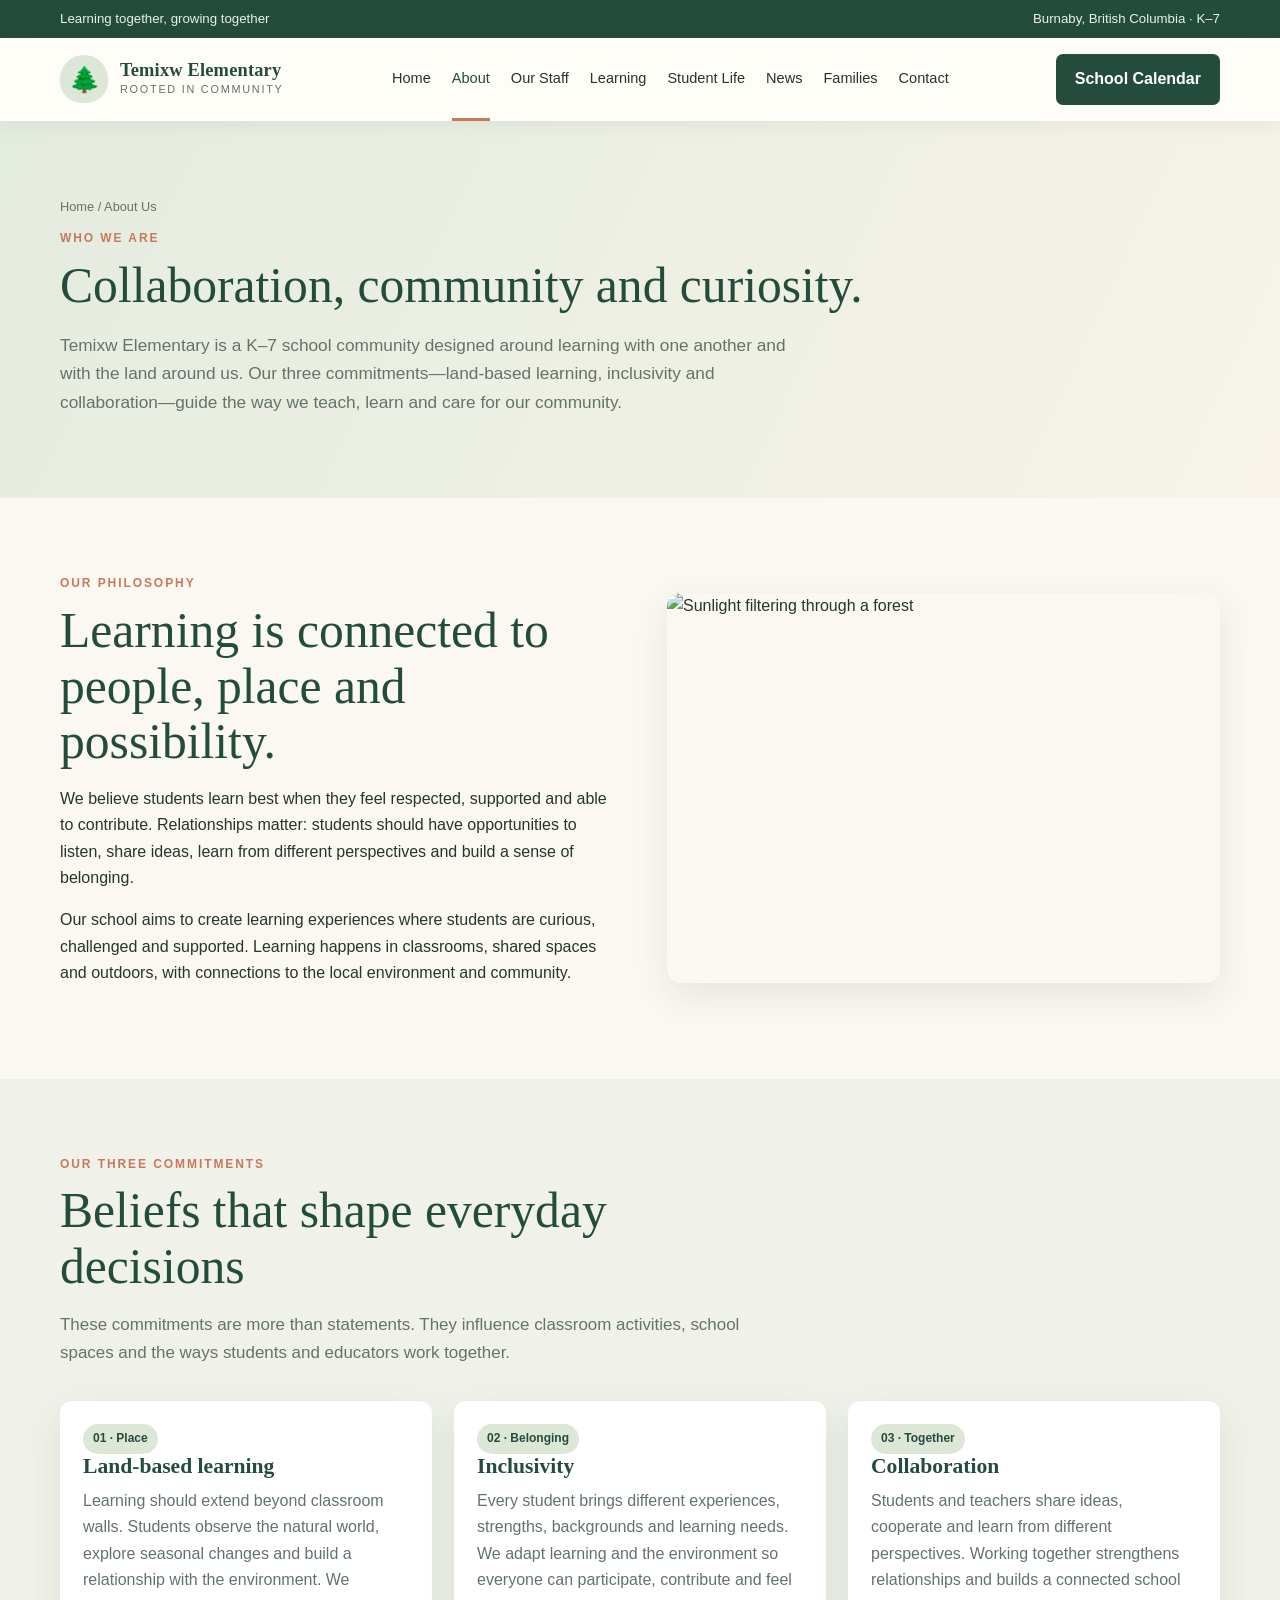
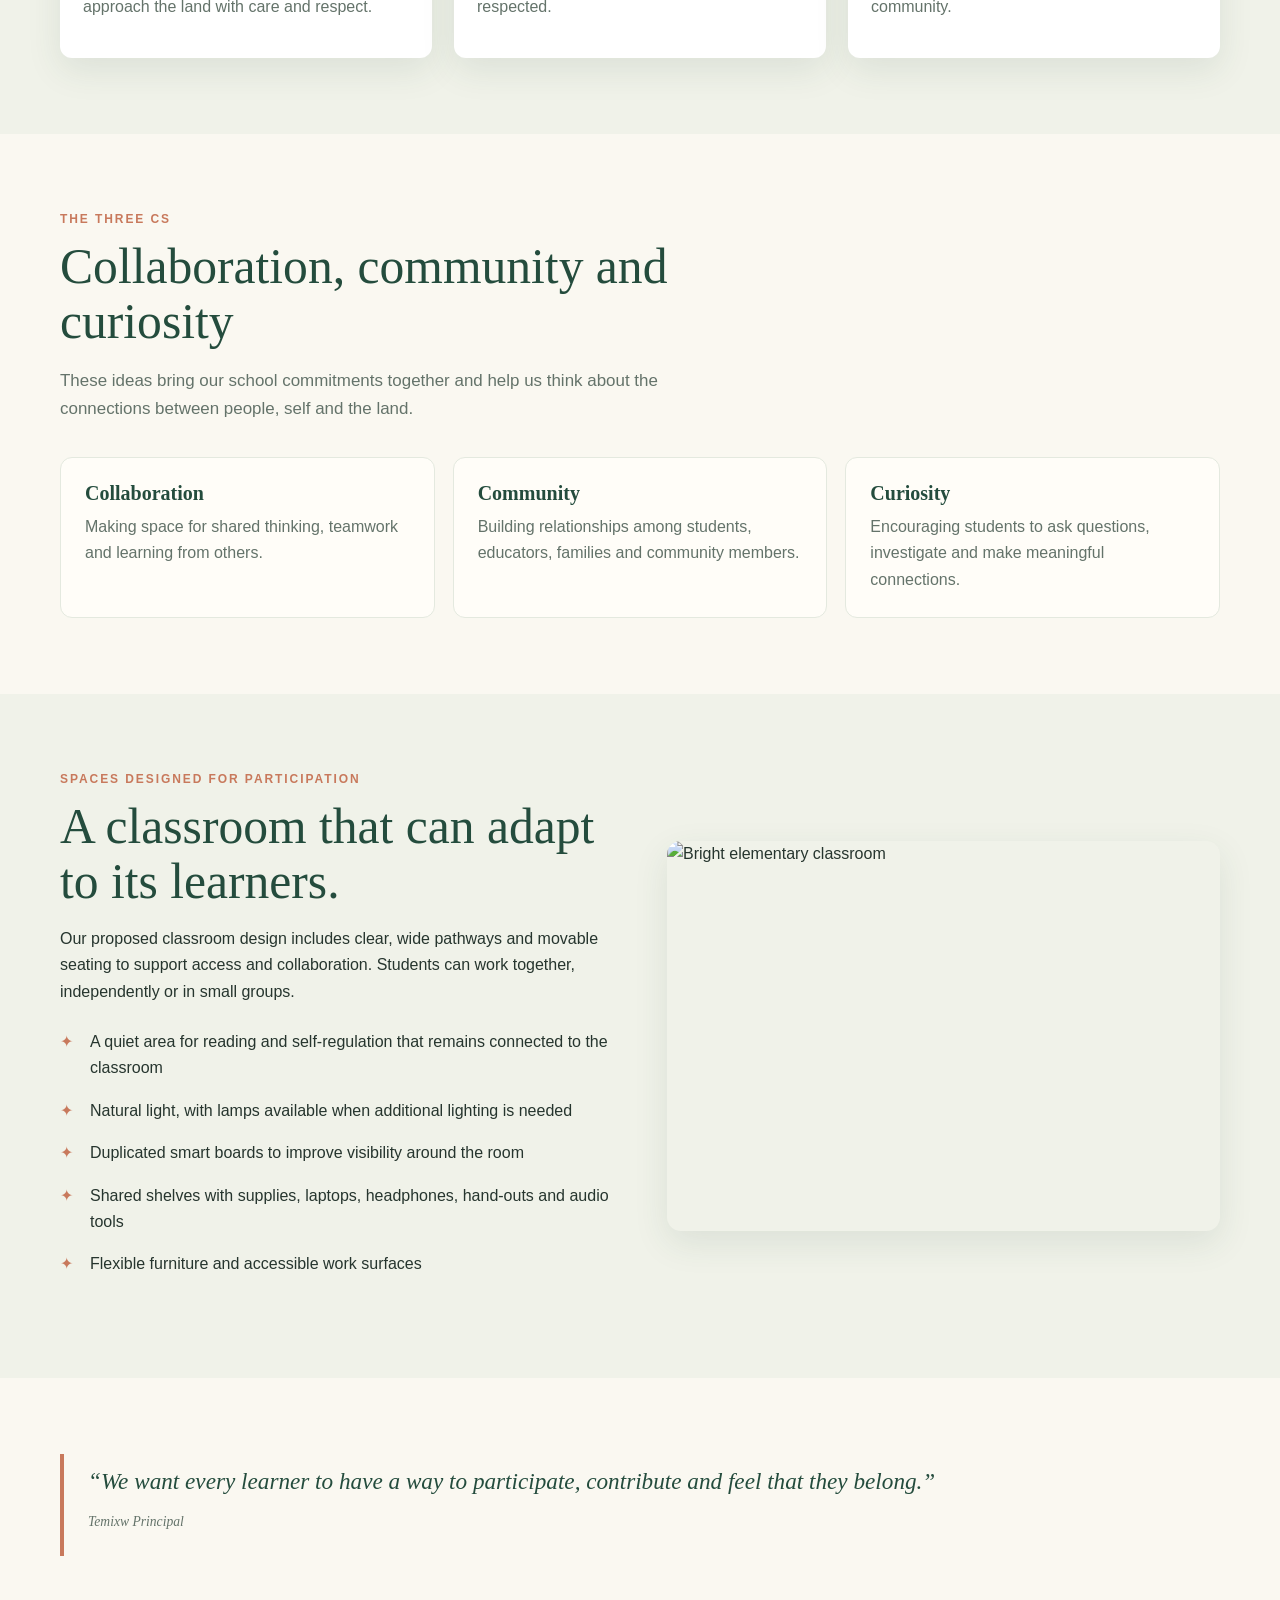
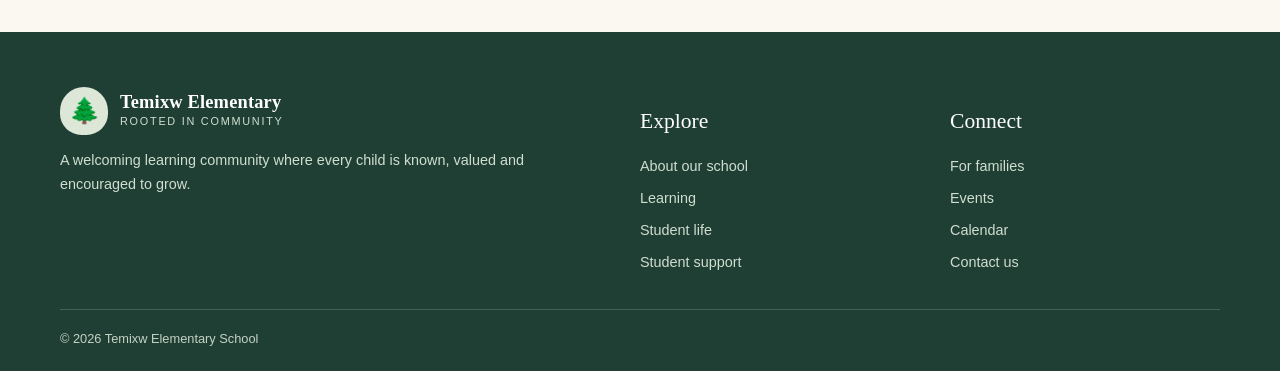
==== commit fb70b72a: "s" ====
--- a/about.html
+++ b/about.html
@@ -9,6 +9,6 @@
 <section class="section alt"><div class="wrap"><div class="section-head"><div class="section-kicker">Our three commitments</div><h2>Beliefs that shape everyday decisions</h2><p>These commitments are more than statements. They influence classroom activities, school spaces and the ways students and educators work together.</p></div><div class="grid"><article class="card"><div class="card-body"><span class="pill">01 · Place</span><h3>Land-based learning</h3><p>Learning should extend beyond classroom walls. Students observe the natural world, explore seasonal changes and build a relationship with the environment. We approach the land with care and respect.</p></div></article><article class="card"><div class="card-body"><span class="pill">02 · Belonging</span><h3>Inclusivity</h3><p>Every student brings different experiences, strengths, backgrounds and learning needs. We adapt learning and the environment so everyone can participate, contribute and feel respected.</p></div></article><article class="card"><div class="card-body"><span class="pill">03 · Together</span><h3>Collaboration</h3><p>Students and teachers share ideas, cooperate and learn from different perspectives. Working together strengthens relationships and builds a connected school community.</p></div></article></div></div></section>
 <section class="section"><div class="wrap"><div class="section-head"><div class="section-kicker">The three Cs</div><h2>Collaboration, community and curiosity</h2><p>These ideas bring our school commitments together and help us think about the connections between people, self and the land.</p></div><div class="values-grid"><article><h3>Collaboration</h3><p>Making space for shared thinking, teamwork and learning from others.</p></article><article><h3>Community</h3><p>Building relationships among students, educators, families and community members.</p></article><article><h3>Curiosity</h3><p>Encouraging students to ask questions, investigate and make meaningful connections.</p></article></div></div></section>
 <section class="section alt"><div class="wrap split"><div><div class="section-kicker">Spaces designed for participation</div><h2>A classroom that can adapt to its learners.</h2><p>Our proposed classroom design includes clear, wide pathways and movable seating to support access and collaboration. Students can work together, independently or in small groups.</p><ul class="check-list"><li>A quiet area for reading and self-regulation that remains connected to the classroom</li><li>Natural light, with lamps available when additional lighting is needed</li><li>Duplicated smart boards to improve visibility around the room</li><li>Shared shelves with supplies, laptops, headphones, hand-outs and audio tools</li><li>Flexible furniture and accessible work surfaces</li></ul></div><img src="https://images.unsplash.com/photo-1509062522246-3755977927d7?auto=format&fit=crop&w=1100&q=85" alt="Bright elementary classroom"></div></section>
-<section class="section"><div class="wrap"><div class="quote">“We want every learner to have a way to participate, contribute and feel that they belong.”</div></div></section>
+<section class="section"><div class="wrap"><div class="quote">“We want every learner to have a way to participate, contribute and feel that they belong.”<p class="form-note"> Temixw Principal</p></div></div></section>
 
 </main><footer class="footer"><div class="wrap"><div class="footer-grid"><div><div class="brand"><span class="brand-mark" aria-hidden="true">🌲</span><span><strong style="color:white">Temixw Elementary</strong><small style="color:#d0ddd1">ROOTED IN COMMUNITY</small></span></div><p>A welcoming learning community where every child is known, valued and encouraged to grow.</p></div><div><h3>Explore</h3><div class="footer-links"><a href="about.html">About our school</a><a href="learning.html">Learning</a><a href="student-life.html">Student life</a><a href="support.html">Student support</a></div></div><div><h3>Connect</h3><div class="footer-links"><a href="families.html">For families</a><a href="events.html">Events</a><a href="calendar.html">Calendar</a><a href="contact.html">Contact us</a></div></div></div><div class="copyright">© 2026 Temixw Elementary School</div></div></footer><script src="script.js"></script></body></html>
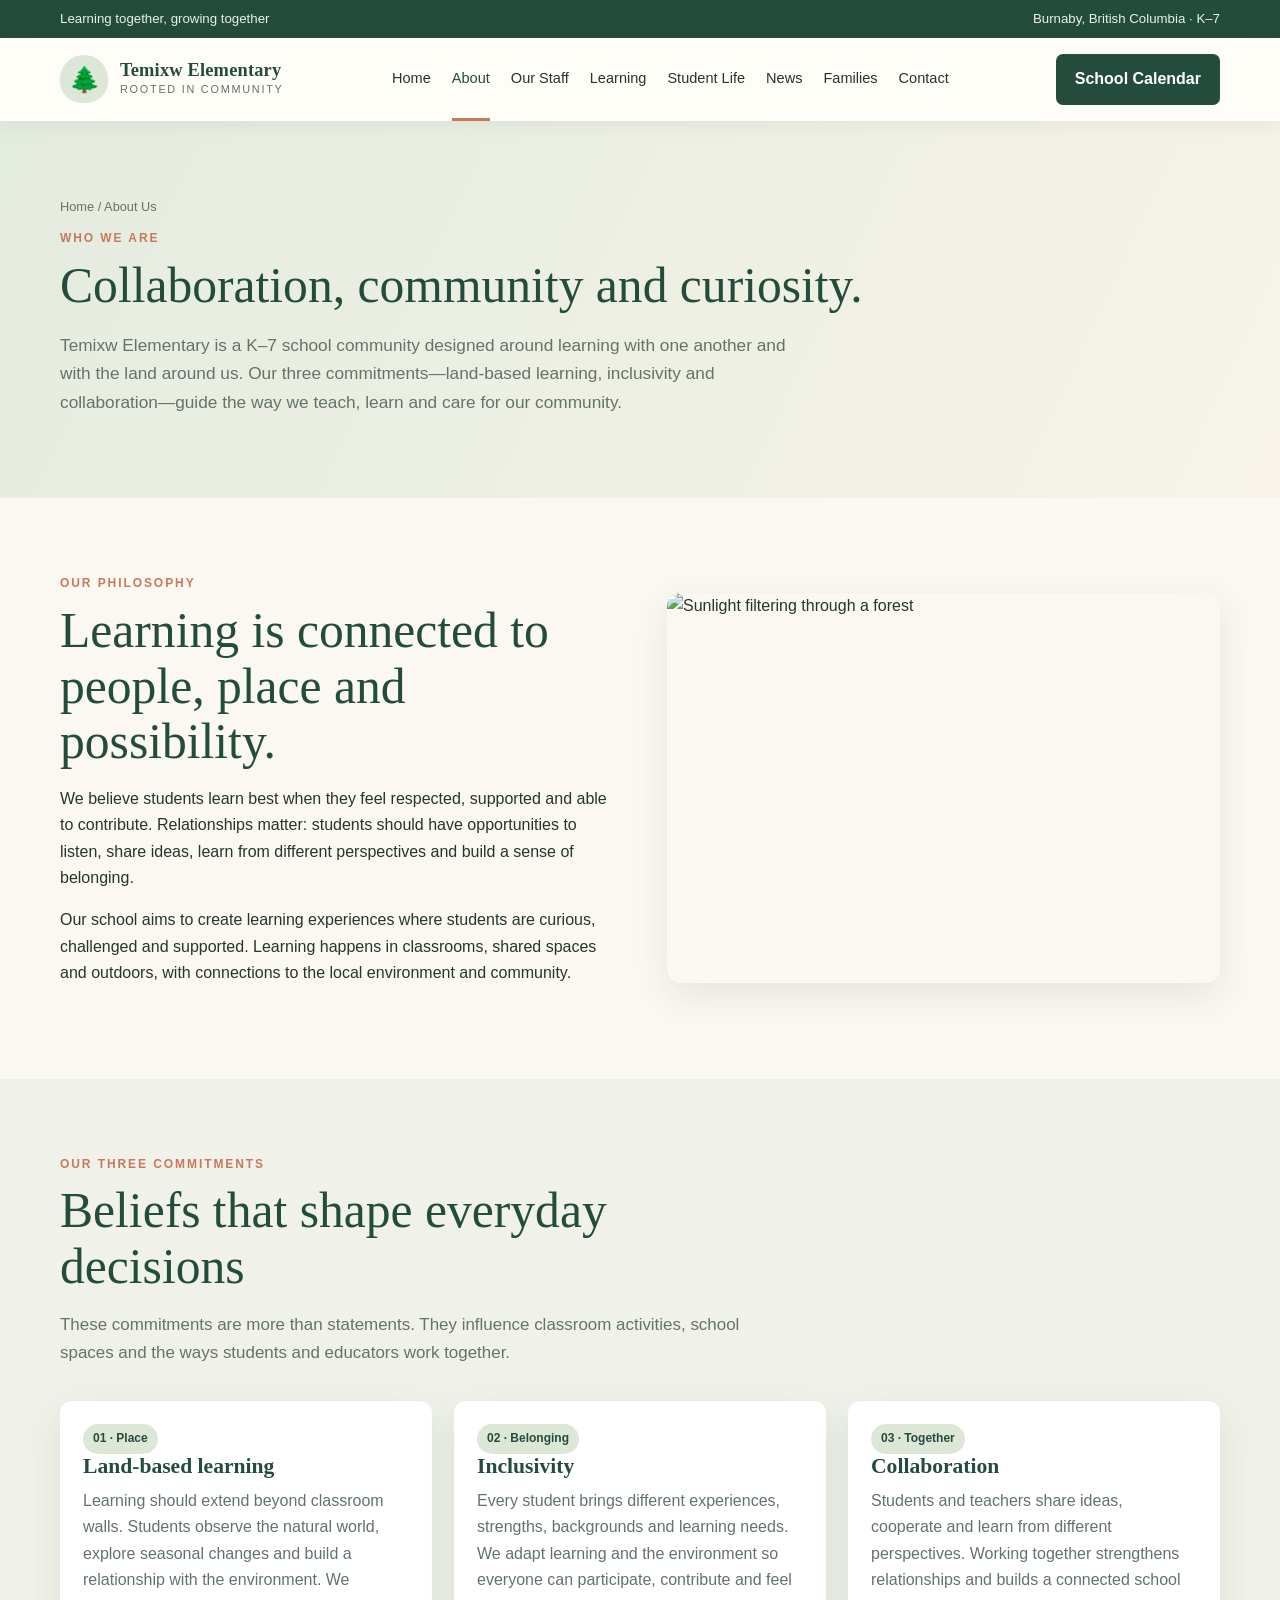
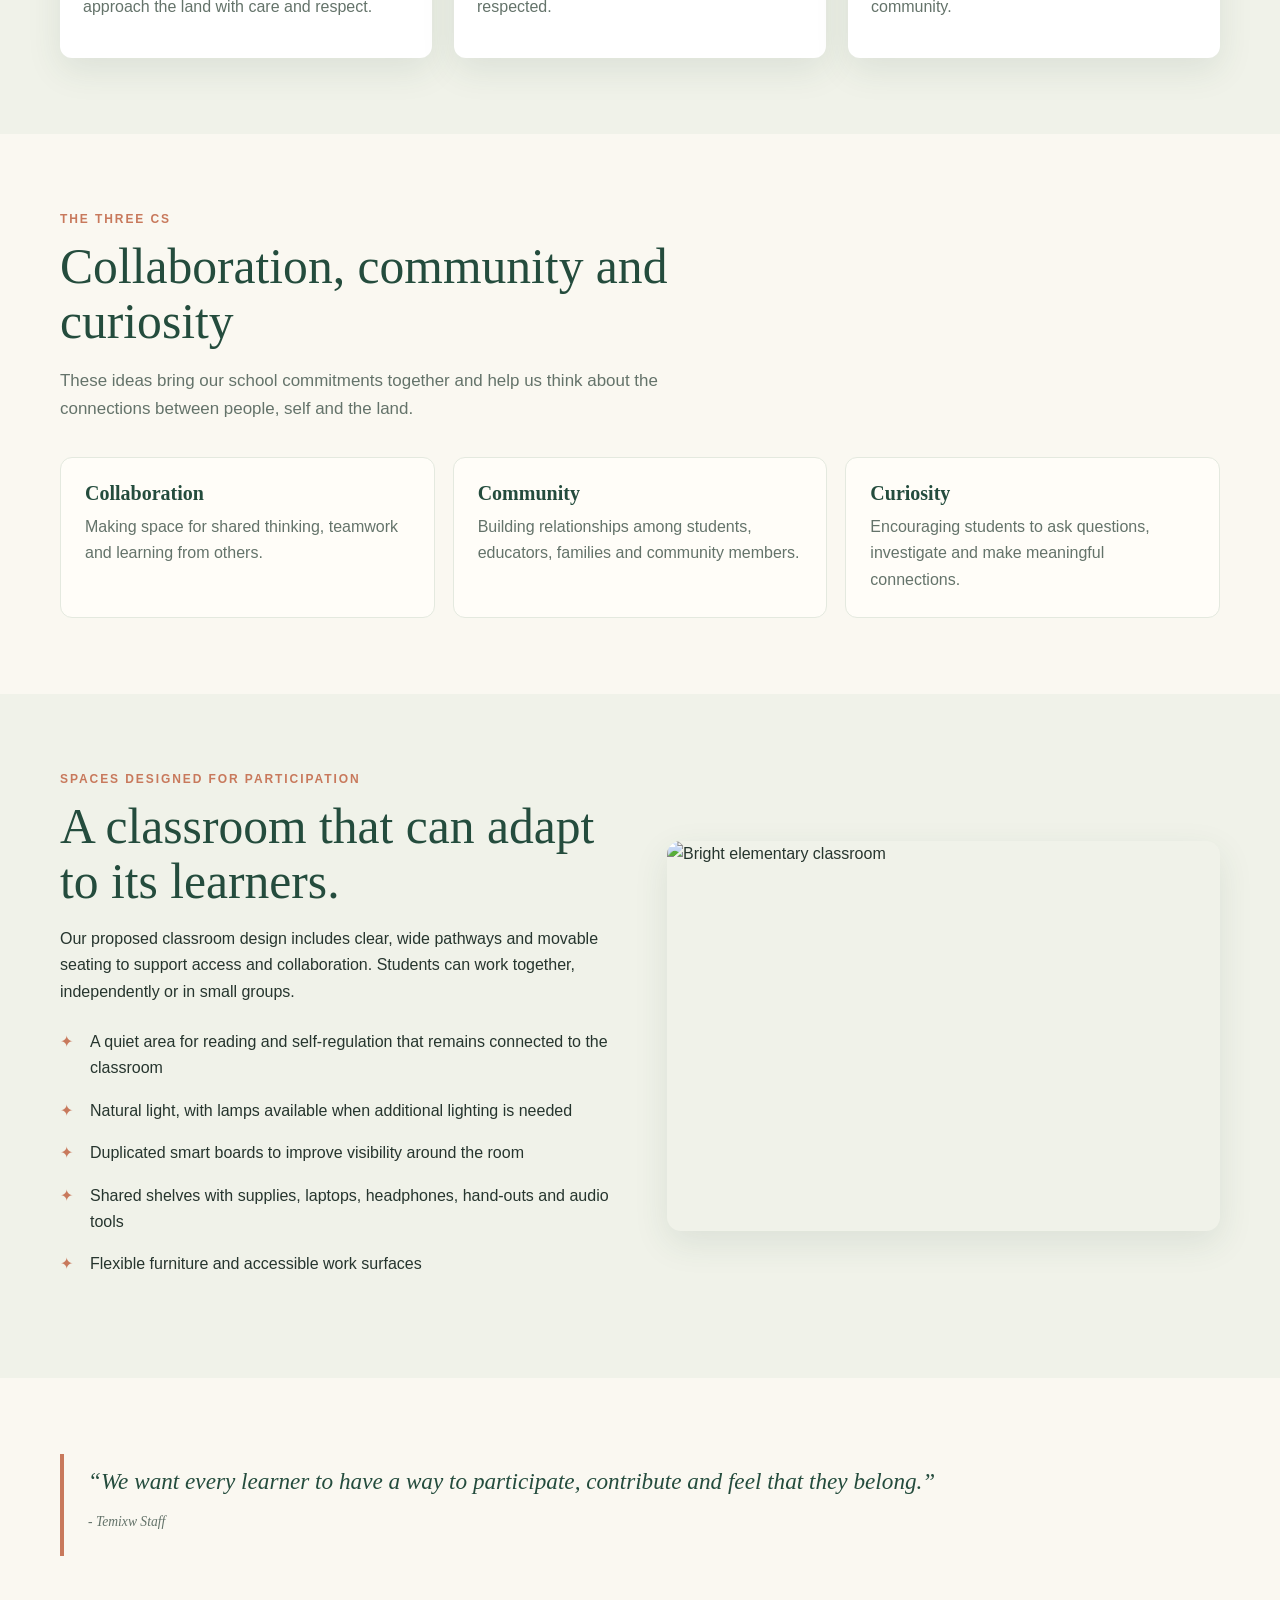
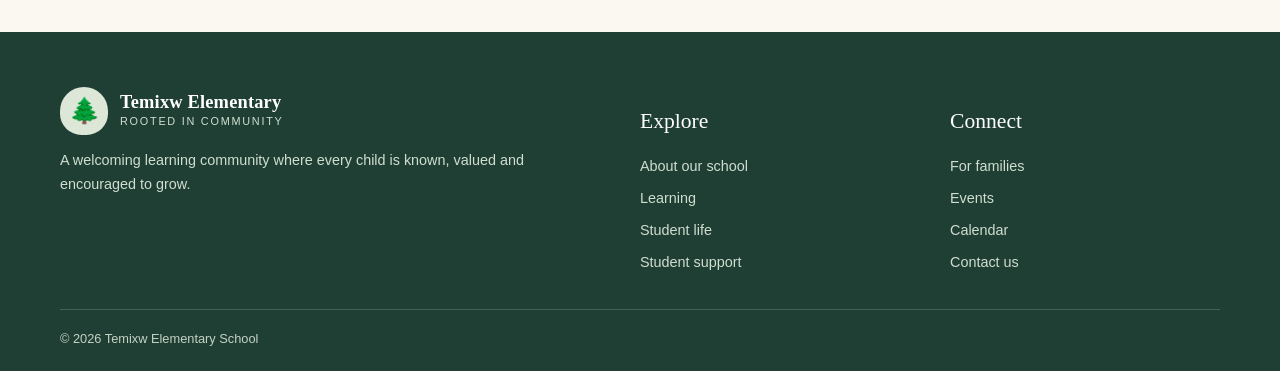
==== commit ffbd5e36: "Update about.html" ====
--- a/about.html
+++ b/about.html
@@ -9,6 +9,6 @@
 <section class="section alt"><div class="wrap"><div class="section-head"><div class="section-kicker">Our three commitments</div><h2>Beliefs that shape everyday decisions</h2><p>These commitments are more than statements. They influence classroom activities, school spaces and the ways students and educators work together.</p></div><div class="grid"><article class="card"><div class="card-body"><span class="pill">01 · Place</span><h3>Land-based learning</h3><p>Learning should extend beyond classroom walls. Students observe the natural world, explore seasonal changes and build a relationship with the environment. We approach the land with care and respect.</p></div></article><article class="card"><div class="card-body"><span class="pill">02 · Belonging</span><h3>Inclusivity</h3><p>Every student brings different experiences, strengths, backgrounds and learning needs. We adapt learning and the environment so everyone can participate, contribute and feel respected.</p></div></article><article class="card"><div class="card-body"><span class="pill">03 · Together</span><h3>Collaboration</h3><p>Students and teachers share ideas, cooperate and learn from different perspectives. Working together strengthens relationships and builds a connected school community.</p></div></article></div></div></section>
 <section class="section"><div class="wrap"><div class="section-head"><div class="section-kicker">The three Cs</div><h2>Collaboration, community and curiosity</h2><p>These ideas bring our school commitments together and help us think about the connections between people, self and the land.</p></div><div class="values-grid"><article><h3>Collaboration</h3><p>Making space for shared thinking, teamwork and learning from others.</p></article><article><h3>Community</h3><p>Building relationships among students, educators, families and community members.</p></article><article><h3>Curiosity</h3><p>Encouraging students to ask questions, investigate and make meaningful connections.</p></article></div></div></section>
 <section class="section alt"><div class="wrap split"><div><div class="section-kicker">Spaces designed for participation</div><h2>A classroom that can adapt to its learners.</h2><p>Our proposed classroom design includes clear, wide pathways and movable seating to support access and collaboration. Students can work together, independently or in small groups.</p><ul class="check-list"><li>A quiet area for reading and self-regulation that remains connected to the classroom</li><li>Natural light, with lamps available when additional lighting is needed</li><li>Duplicated smart boards to improve visibility around the room</li><li>Shared shelves with supplies, laptops, headphones, hand-outs and audio tools</li><li>Flexible furniture and accessible work surfaces</li></ul></div><img src="https://images.unsplash.com/photo-1509062522246-3755977927d7?auto=format&fit=crop&w=1100&q=85" alt="Bright elementary classroom"></div></section>
-<section class="section"><div class="wrap"><div class="quote">“We want every learner to have a way to participate, contribute and feel that they belong.”<p class="form-note"> Temixw Principal</p></div></div></section>
+<section class="section"><div class="wrap"><div class="quote">“We want every learner to have a way to participate, contribute and feel that they belong.”<p class="form-note"> - Temixw Staff</p></div></div></section>
 
 </main><footer class="footer"><div class="wrap"><div class="footer-grid"><div><div class="brand"><span class="brand-mark" aria-hidden="true">🌲</span><span><strong style="color:white">Temixw Elementary</strong><small style="color:#d0ddd1">ROOTED IN COMMUNITY</small></span></div><p>A welcoming learning community where every child is known, valued and encouraged to grow.</p></div><div><h3>Explore</h3><div class="footer-links"><a href="about.html">About our school</a><a href="learning.html">Learning</a><a href="student-life.html">Student life</a><a href="support.html">Student support</a></div></div><div><h3>Connect</h3><div class="footer-links"><a href="families.html">For families</a><a href="events.html">Events</a><a href="calendar.html">Calendar</a><a href="contact.html">Contact us</a></div></div></div><div class="copyright">© 2026 Temixw Elementary School</div></div></footer><script src="script.js"></script></body></html>
